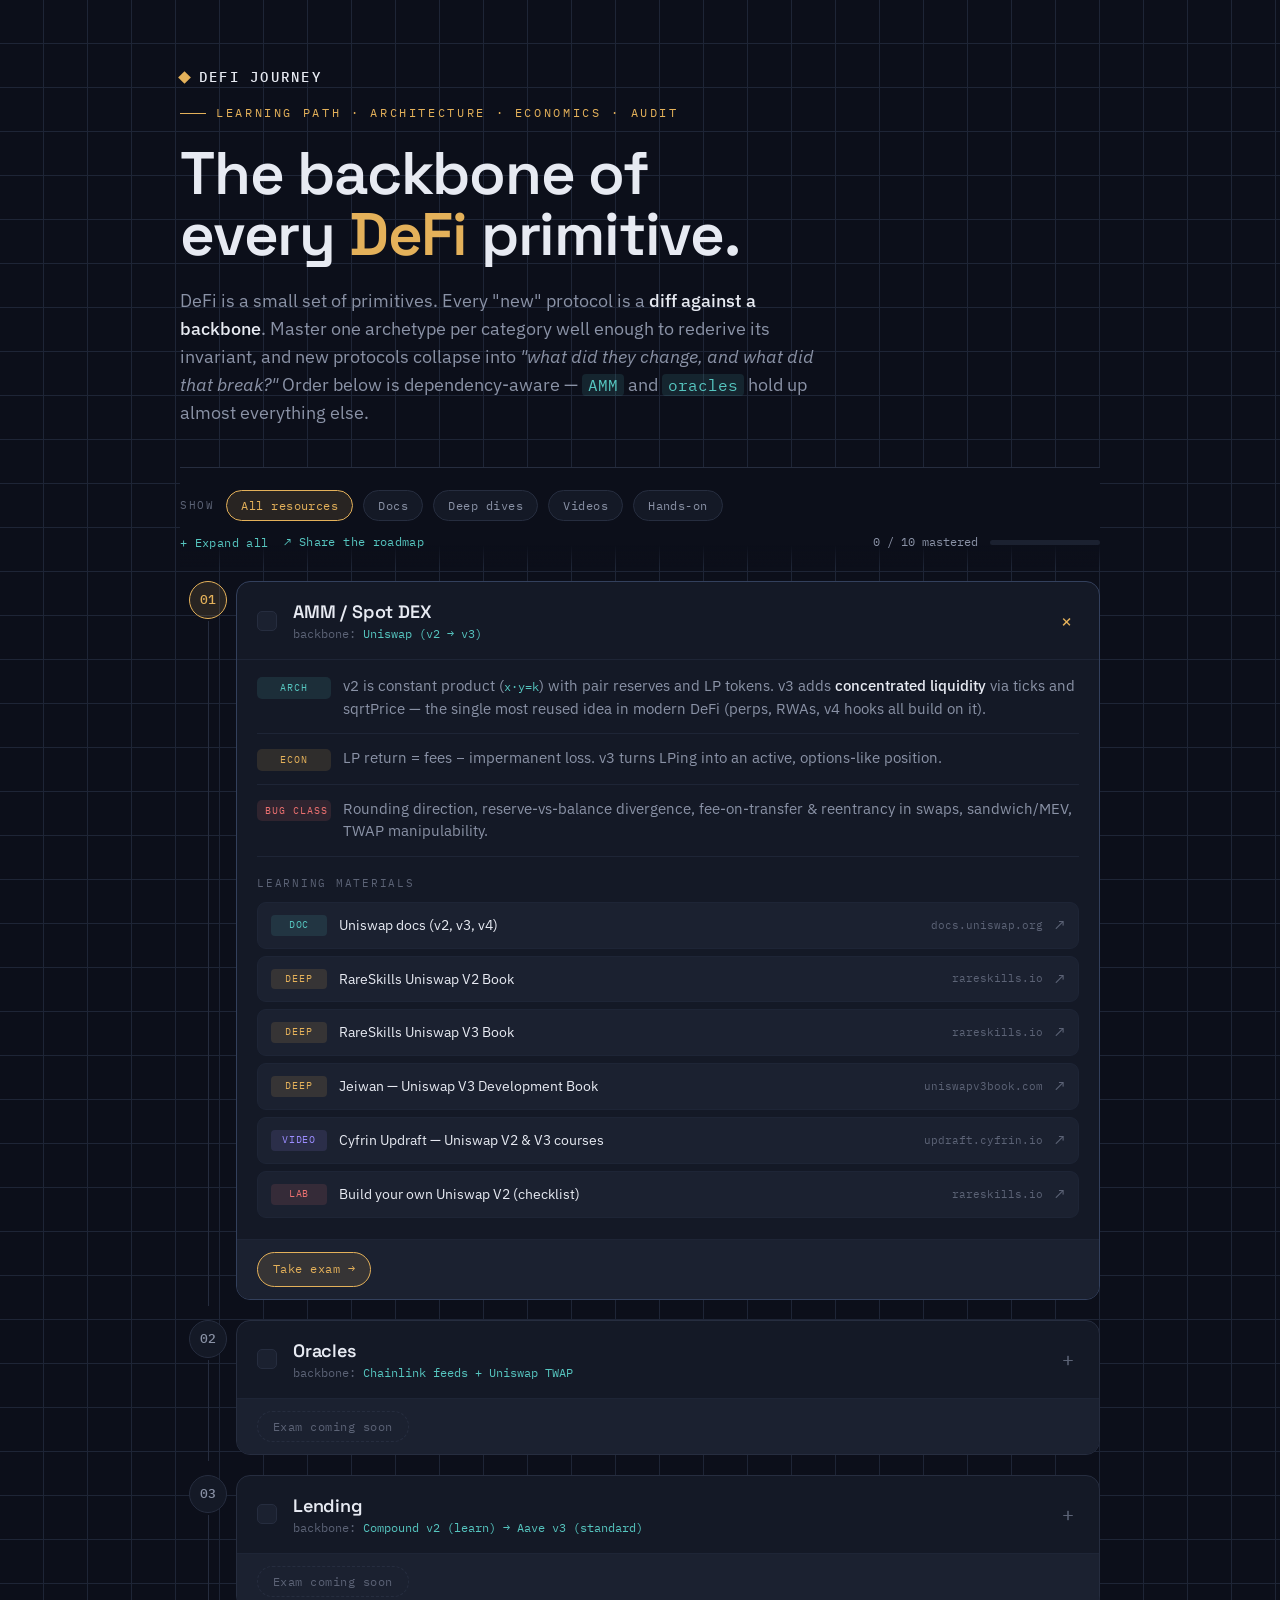
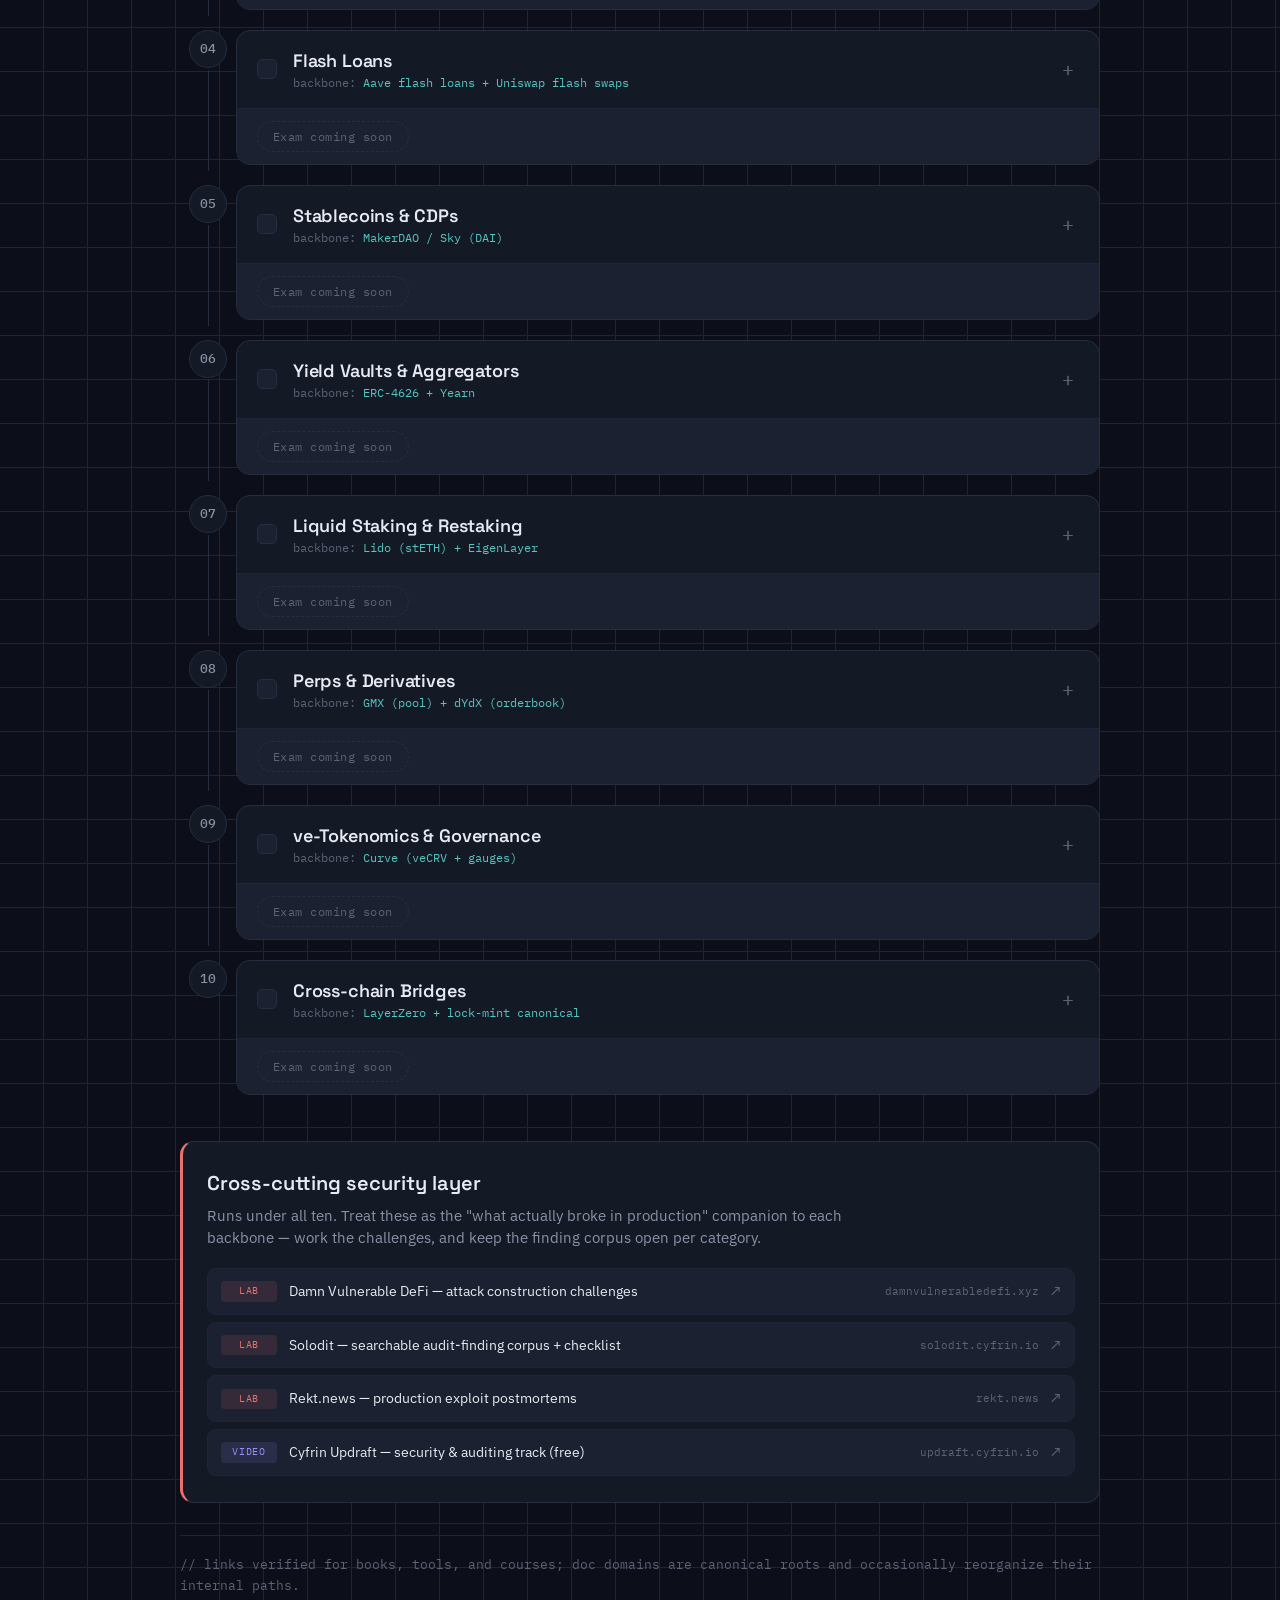
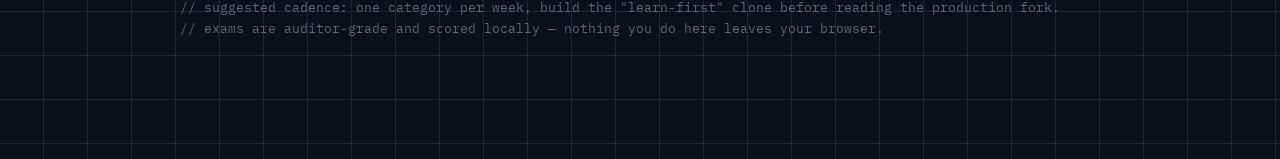
==== index.html @ eb02fe0d "DeFi Journey: roadmap hub + reusable exam engine Static, no-build-step site pairing a 10-node DeFi a" ====
<!DOCTYPE html>
<html lang="en">
<head>
<meta charset="UTF-8">
<meta name="viewport" content="width=device-width, initial-scale=1.0">
<title>DeFi Journey · Architecture Roadmap</title>
<meta name="description" content="A dependency-ordered roadmap through the ten DeFi primitives, plus auditor-grade deep-dive exams on the protocols that define them.">
<link rel="preconnect" href="https://fonts.googleapis.com">
<link rel="preconnect" href="https://fonts.gstatic.com" crossorigin>
<link href="https://fonts.googleapis.com/css2?family=Space+Grotesk:wght@400;500;600;700&family=IBM+Plex+Sans:wght@400;500;600&family=IBM+Plex+Mono:wght@400;500;600&display=swap" rel="stylesheet">
<link rel="stylesheet" href="assets/base.css">
</head>
<body class="hub">
<div class="wrap">

  <header>
    <span class="wordmark">DeFi Journey</span>
    <div class="eyebrow">Learning path &middot; architecture &middot; economics &middot; audit</div>
    <h1>The backbone of<br>every <em>DeFi</em> primitive.</h1>
    <p class="thesis">DeFi is a small set of primitives. Every "new" protocol is a <b>diff against a backbone</b>. Master one archetype per category well enough to rederive its invariant, and new protocols collapse into <i>"what did they change, and what did that break?"</i> Order below is dependency-aware &mdash; <code>AMM</code> and <code>oracles</code> hold up almost everything else.</p>
  </header>

  <div class="controls">
    <div class="ctl-row">
      <span class="ctl-label">Show</span>
      <button class="chip" data-filter="all" aria-pressed="true">All resources</button>
      <button class="chip" data-filter="doc" aria-pressed="false">Docs</button>
      <button class="chip" data-filter="book" aria-pressed="false">Deep dives</button>
      <button class="chip" data-filter="video" aria-pressed="false">Videos</button>
      <button class="chip" data-filter="lab" aria-pressed="false">Hands-on</button>
    </div>
    <div class="ctl-row secondary">
      <div class="ctl-actions">
        <button class="txt-btn" id="expandAll">+ Expand all</button>
        <a class="txt-btn" id="shareRoadmap" href="https://twitter.com/intent/tweet" target="_blank" rel="noopener">&#8599; Share the roadmap</a>
      </div>
      <div class="progress">
        <span class="p-count" id="pCount">0 / 10 mastered</span>
        <div class="bar"><span id="pBar"></span></div>
      </div>
    </div>
  </div>

  <div class="track" id="track"></div>

  <div class="crosscut">
    <h2>Cross-cutting security layer</h2>
    <p class="sub">Runs under all ten. Treat these as the "what actually broke in production" companion to each backbone &mdash; work the challenges, and keep the finding corpus open per category.</p>
    <div class="res-list" id="crossList"></div>
  </div>

  <p class="note">
    // links verified for books, tools, and courses; doc domains are canonical roots and occasionally reorganize their internal paths.<br>
    // suggested cadence: one category per week, build the "learn-first" clone before reading the production fork.<br>
    // exams are auditor-grade and scored locally &mdash; nothing you do here leaves your browser.
  </p>

</div>
<script type="module" src="assets/hub.js"></script>
</body>
</html>
---- assets/base.css ----
/* ==========================================================================
   DeFi Deep-Dive Exams — shared design system.

   Every colour is a custom property so a per-exam `theme` object can override
   just the accents (see engine.js applyTheme). The defaults below are the
   roadmap's navy/gold identity, which doubles as the neutral exam theme.
   ========================================================================== */

:root{
  /* --- surfaces & ink (shared) --- */
  --bg:#0C0F1A;
  --panel:#141926;
  --panel-2:#1B2130;
  --line:#262D3F;
  --line-soft:#1E2536;
  --ink:#E7EAF2;
  --dim:#8A92A6;
  --faint:#5C6376;
  --code-bg:#090C15;

  /* --- accents: themable per exam --- */
  --accent:#E4B15A;              /* primary accent  (hub: gold) */
  --accent-2:#56C6C0;            /* secondary accent (hub: cyan) */
  --ok:#3DDC97;
  --bad:#FF5C5C;

  /* --- hub palette (fixed navy/gold identity) --- */
  --gold:#E4B15A;
  --gold-dim:rgba(228,177,90,0.13);
  --cyan:#56C6C0;
  --cyan-dim:rgba(86,198,192,0.12);
  --coral:#EB7070;
  --coral-dim:rgba(235,112,112,0.12);
  --violet:#9B8CFF;
  --violet-dim:rgba(155,140,255,0.12);

  /* --- type --- */
  --display:'Space Grotesk',system-ui,sans-serif;
  --body:'IBM Plex Sans',system-ui,sans-serif;
  --mono:'IBM Plex Mono',ui-monospace,monospace;
}

*{box-sizing:border-box;margin:0;padding:0}
html{scroll-behavior:smooth}

body{
  background:var(--bg);
  color:var(--ink);
  font-family:var(--body);
  line-height:1.55;
  -webkit-font-smoothing:antialiased;
  min-height:100vh;
}

a{color:var(--accent-2)}

/* ==========================================================================
   HUB  (index.html)
   ========================================================================== */

body.hub{
  background-image:
    linear-gradient(var(--line-soft) 1px,transparent 1px),
    linear-gradient(90deg,var(--line-soft) 1px,transparent 1px);
  background-size:44px 44px;
  background-position:-1px -1px;
  padding:0 20px 120px;
}
body.hub .wrap{max-width:920px;margin:0 auto}

/* ---------- wordmark (shared identity across hub + exams) ---------- */
.wordmark{
  display:inline-flex;align-items:center;gap:10px;
  font-family:var(--mono);font-size:14px;font-weight:500;
  letter-spacing:.16em;text-transform:uppercase;
  color:var(--ink);text-decoration:none;margin-bottom:16px;
}
.wordmark::before{
  content:"";width:9px;height:9px;background:var(--gold);
  transform:rotate(45deg);flex-shrink:0;
}
a.wordmark:hover{color:var(--gold)}
a.wordmark:focus-visible{outline:2px solid var(--gold);outline-offset:4px}

/* the exam eyebrow carries the wordmark inline: "DeFi Journey · exam 01" */
.wm-link{color:inherit;text-decoration:none}
.wm-link:hover{text-decoration:underline}
.wm-link:focus-visible{outline:2px solid var(--accent);outline-offset:3px}

/* ---------- hero ---------- */
body.hub header{padding:64px 0 40px;border-bottom:1px solid var(--line)}
.eyebrow{
  font-family:var(--mono);font-size:12px;letter-spacing:.22em;
  text-transform:uppercase;color:var(--gold);margin-bottom:20px;
  display:flex;align-items:center;gap:10px;
}
.eyebrow::before{content:"";width:26px;height:1px;background:var(--gold)}
body.hub h1{
  font-family:var(--display);font-weight:600;
  font-size:clamp(34px,6vw,60px);line-height:1.02;letter-spacing:-.02em;
  margin-bottom:22px;
}
body.hub h1 em{font-style:normal;color:var(--gold)}
.thesis{font-size:clamp(15px,2.2vw,18px);color:var(--dim);max-width:640px}
.thesis b{color:var(--ink);font-weight:500}
.thesis code{
  font-family:var(--mono);font-size:.88em;color:var(--cyan);
  background:var(--cyan-dim);padding:1px 6px;border-radius:4px;
}

/* ---------- controls ---------- */
.controls{
  position:sticky;top:0;z-index:20;
  background:linear-gradient(var(--bg) 78%,transparent);
  padding:22px 0 16px;margin-bottom:8px;
}
.ctl-row{display:flex;flex-wrap:wrap;gap:10px;align-items:center}
.ctl-label{
  font-family:var(--mono);font-size:11px;letter-spacing:.14em;
  text-transform:uppercase;color:var(--faint);margin-right:2px;
}
.chip{
  font-family:var(--mono);font-size:12px;letter-spacing:.04em;
  color:var(--dim);background:var(--panel);
  border:1px solid var(--line);border-radius:999px;
  padding:7px 14px;cursor:pointer;transition:all .18s ease;
}
.chip:hover{border-color:var(--faint);color:var(--ink)}
.chip:focus-visible{outline:2px solid var(--gold);outline-offset:2px}
.chip[aria-pressed="true"]{
  background:var(--gold-dim);border-color:var(--gold);color:var(--gold);
}
.ctl-row.secondary{margin-top:12px;justify-content:space-between}
.ctl-actions{display:flex;flex-wrap:wrap;gap:16px;align-items:center}
.txt-btn{
  font-family:var(--mono);font-size:12px;color:var(--cyan);
  background:none;border:none;cursor:pointer;letter-spacing:.03em;
  text-decoration:none;padding:0;
}
.txt-btn:hover{text-decoration:underline}
.txt-btn:focus-visible{outline:2px solid var(--cyan);outline-offset:3px}
.progress{display:flex;align-items:center;gap:12px;min-width:200px}
.bar{flex:1;height:5px;background:var(--panel-2);border-radius:99px;overflow:hidden;min-width:110px}
.bar span{display:block;height:100%;width:0;background:var(--gold);transition:width .4s ease}
.p-count{font-family:var(--mono);font-size:12px;color:var(--dim);white-space:nowrap}

/* ---------- rail + cards ---------- */
.track{position:relative;padding-left:0}
.cat{
  position:relative;display:grid;grid-template-columns:56px 1fr;
  gap:0;margin-top:14px;
}
.rail{position:relative;display:flex;flex-direction:column;align-items:center}
.node{
  font-family:var(--mono);font-size:13px;font-weight:500;
  width:38px;height:38px;border-radius:50%;
  display:flex;align-items:center;justify-content:center;
  background:var(--panel);border:1px solid var(--line);
  color:var(--dim);flex-shrink:0;transition:all .25s ease;z-index:2;
}
.cat.open .node{border-color:var(--gold);color:var(--gold);background:var(--gold-dim)}
.cat.done .node{border-color:var(--gold);color:var(--bg);background:var(--gold)}
.line{flex:1;width:1px;background:var(--line);margin-top:2px}
.cat:last-child .line{display:none}

.card{
  background:var(--panel);border:1px solid var(--line);
  border-radius:14px;margin-bottom:6px;overflow:hidden;
  transition:border-color .2s ease;
}
.cat.open .card{border-color:#33405c}
.card-head{
  width:100%;text-align:left;background:none;border:none;cursor:pointer;
  display:flex;align-items:center;gap:16px;padding:18px 20px;color:inherit;
}
.card-head:hover{background:var(--panel-2)}
.card-head:focus-visible{outline:2px solid var(--gold);outline-offset:-2px}
.head-main{flex:1;min-width:0}
.cat-title{font-family:var(--display);font-weight:600;font-size:18px;letter-spacing:-.01em}
.backbone{
  font-family:var(--mono);font-size:12px;color:var(--cyan);margin-top:3px;
  display:block;
}
.backbone::before{content:"backbone: ";color:var(--faint)}
.toggle{
  font-family:var(--mono);font-size:20px;color:var(--faint);
  width:22px;text-align:center;transition:transform .25s ease;flex-shrink:0;
}
.cat.open .toggle{transform:rotate(45deg);color:var(--gold)}

.done-box{
  flex-shrink:0;width:20px;height:20px;border-radius:5px;
  border:1px solid var(--line);background:var(--panel-2);
  cursor:pointer;position:relative;transition:all .18s ease;
}
.done-box:hover{border-color:var(--gold)}
.done-box:focus-visible{outline:2px solid var(--gold);outline-offset:2px}
.cat.done .done-box{background:var(--gold);border-color:var(--gold)}
.cat.done .done-box::after{
  content:"\2713";position:absolute;inset:0;display:flex;align-items:center;
  justify-content:center;color:var(--bg);font-size:13px;font-weight:700;
}

.body{max-height:0;overflow:hidden;transition:max-height .35s ease}
.body-inner{padding:2px 20px 22px 20px;border-top:1px solid var(--line-soft)}

/* ---------- exam call-to-action (always visible, outside the collapse) --- */
.card-foot{
  display:flex;align-items:center;gap:12px;flex-wrap:wrap;
  padding:12px 20px;border-top:1px solid var(--line-soft);
  background:var(--panel-2);
}
.exam-pill{
  font-family:var(--mono);font-size:12px;letter-spacing:.04em;
  border-radius:999px;padding:7px 15px;text-decoration:none;
  transition:all .18s ease;
}
a.exam-pill{
  background:var(--gold-dim);border:1px solid var(--gold);color:var(--gold);
}
a.exam-pill:hover{background:var(--gold);color:var(--bg)}
a.exam-pill:focus-visible{outline:2px solid var(--gold);outline-offset:3px}
button.exam-pill{
  background:none;border:1px dashed var(--line);color:var(--faint);
  cursor:not-allowed;
}
.exam-best{font-family:var(--mono);font-size:11.5px;color:var(--dim)}

/* ---------- facets ---------- */
.facet{display:flex;gap:12px;padding:13px 0;border-bottom:1px solid var(--line-soft)}
.facet:last-of-type{border-bottom:none}
.tag{
  font-family:var(--mono);font-size:10px;letter-spacing:.1em;text-transform:uppercase;
  padding:3px 8px;border-radius:5px;height:fit-content;white-space:nowrap;
  margin-top:2px;flex-shrink:0;width:74px;text-align:center;
}
.tag.arch{color:var(--cyan);background:var(--cyan-dim)}
.tag.econ{color:var(--gold);background:var(--gold-dim)}
.tag.bug{color:var(--coral);background:var(--coral-dim)}
.facet p{font-size:14.5px;color:var(--dim)}
.facet p b{color:var(--ink);font-weight:500}
.facet code{font-family:var(--mono);font-size:.85em;color:var(--cyan)}

/* ---------- resources ---------- */
.res{margin-top:18px}
.res-h{
  font-family:var(--mono);font-size:11px;letter-spacing:.16em;text-transform:uppercase;
  color:var(--faint);margin-bottom:10px;
}
.res-list{display:flex;flex-direction:column;gap:7px}
a.res-item{
  display:flex;align-items:center;gap:12px;text-decoration:none;
  background:var(--panel-2);border:1px solid var(--line-soft);
  border-radius:9px;padding:10px 13px;transition:all .16s ease;
}
a.res-item:hover{border-color:var(--cyan);transform:translateX(2px)}
a.res-item:focus-visible{outline:2px solid var(--cyan);outline-offset:2px}
.rtype{
  font-family:var(--mono);font-size:9.5px;letter-spacing:.08em;
  padding:3px 7px;border-radius:4px;flex-shrink:0;width:56px;text-align:center;
}
.rtype.doc{color:var(--cyan);background:var(--cyan-dim)}
.rtype.book{color:var(--gold);background:var(--gold-dim)}
.rtype.video{color:var(--violet);background:var(--violet-dim)}
.rtype.lab{color:var(--coral);background:var(--coral-dim)}
.res-label{flex:1;font-size:13.5px;color:var(--ink)}
.res-host{font-family:var(--mono);font-size:11px;color:var(--faint)}
.res-item .arrow{color:var(--faint);font-family:var(--mono);transition:color .16s}
a.res-item:hover .arrow{color:var(--cyan)}
.no-res{font-size:13px;color:var(--faint);font-style:italic;padding:8px 0}

/* ---------- cross-cutting + footnote ---------- */
.crosscut{
  margin-top:40px;background:var(--panel);border:1px solid var(--line);
  border-left:3px solid var(--coral);border-radius:14px;padding:26px 24px;
}
.crosscut h2{font-family:var(--display);font-weight:600;font-size:20px;margin-bottom:6px}
.crosscut .sub{color:var(--dim);font-size:14.5px;margin-bottom:18px;max-width:640px}
.note{
  margin-top:32px;font-size:12.5px;color:var(--faint);
  font-family:var(--mono);line-height:1.7;border-top:1px solid var(--line-soft);
  padding-top:18px;
}

/* ==========================================================================
   EXAM  (exams/<slug>/index.html)
   ========================================================================== */

body.exam{font-family:var(--display)}
body.exam .wrap{max-width:760px;margin:0 auto;padding:32px 20px 80px}
body.exam header{margin-bottom:28px}
body.exam .eyebrow{
  color:var(--accent);letter-spacing:.18em;margin-bottom:0;display:block;
}
body.exam .eyebrow::before{content:none}
body.exam h1{font-size:clamp(26px,5vw,40px);font-weight:700;margin:6px 0 4px}
.sub{color:var(--dim);font-size:15px;max-width:56ch}

.hero-wrap svg{width:100%;height:110px;margin:18px 0 6px;display:block}

.progress-label{
  font-family:var(--mono);font-size:12px;color:var(--dim);
  display:flex;justify-content:space-between;gap:12px;
}

body.exam .card{
  background:var(--panel);border:1px solid var(--line);border-radius:14px;
  padding:24px;margin-top:18px;overflow:visible;
}
.qcat{
  font-family:var(--mono);font-size:11px;letter-spacing:.14em;
  text-transform:uppercase;color:var(--accent-2);margin-bottom:10px;
}
.q{font-size:18px;font-weight:500;line-height:1.45;margin-bottom:14px}
body.exam pre{
  background:var(--code-bg);border:1px solid var(--line);border-radius:8px;
  padding:14px;font-family:var(--mono);font-size:12.5px;line-height:1.55;
  overflow-x:auto;margin-bottom:14px;color:#C9C2E8;
}

.opt{
  display:block;width:100%;text-align:left;background:var(--panel-2);
  border:1px solid var(--line);border-radius:10px;padding:13px 15px;
  margin-bottom:9px;color:var(--ink);font-family:var(--mono);font-size:13.5px;
  line-height:1.5;cursor:pointer;transition:border-color .15s,background .15s;
}
.opt:hover:not(:disabled){border-color:var(--accent)}
.opt:focus-visible{outline:2px solid var(--accent);outline-offset:2px}
.opt.correct{border-color:var(--ok);background:rgba(61,220,151,.08)}
.opt.wrong{border-color:var(--bad);background:rgba(255,92,92,.08)}
.opt:disabled{cursor:default;opacity:.9}

.exp{
  display:none;margin-top:14px;padding:15px;border-left:3px solid var(--accent);
  background:rgba(255,255,255,.035);
  background:color-mix(in srgb,var(--accent) 6%,transparent);
  border-radius:0 10px 10px 0;font-size:14px;line-height:1.6;color:#D8D2EE;
}
.exp.show{display:block}
.exp b{color:var(--ink)}

.nav{display:flex;justify-content:flex-end;margin-top:16px}
button.next{
  background:var(--accent);color:#fff;border:none;border-radius:10px;
  padding:11px 26px;font-family:var(--display);font-weight:700;font-size:15px;
  cursor:pointer;display:none;
}
button.next.show{display:block}
button.next:hover{filter:brightness(1.1)}
button.next:focus-visible{outline:2px solid var(--accent-2);outline-offset:3px}

/* ---------- results ---------- */
.score-big{font-family:var(--mono);font-size:clamp(40px,9vw,64px);font-weight:600}
.score-big span{color:var(--accent)}
.verdict{color:var(--dim);margin:4px 0 10px;font-size:15px}
.best{
  font-family:var(--mono);font-size:12.5px;color:var(--accent-2);margin-bottom:18px;
}
.bar-row{margin-bottom:16px}
.bar-head{display:flex;justify-content:space-between;gap:12px;font-family:var(--mono);font-size:12.5px;margin-bottom:6px}
.cbar{height:8px;background:var(--panel-2);border-radius:4px;overflow:hidden}
.cbar i{display:block;height:100%;background:linear-gradient(90deg,var(--accent-2),var(--accent));border-radius:4px}
.gaps{margin-top:22px;border-top:1px solid var(--line);padding-top:18px}
.gaps h3{font-size:15px;margin-bottom:10px}
.gaps p{font-size:14px;color:var(--dim);line-height:1.6;margin-bottom:10px}
.gaps b{color:var(--ink)}
.actions{display:flex;gap:12px;margin-top:24px;flex-wrap:wrap;align-items:center}
.actions a,.actions button{
  border-radius:10px;padding:12px 22px;font-family:var(--display);
  font-weight:700;font-size:14px;cursor:pointer;text-decoration:none;
}
.share{background:var(--accent);color:#fff;border:none}
.share:hover{filter:brightness(1.1)}
.retry{background:transparent;color:var(--ink);border:1px solid var(--line)}
.retry:hover{border-color:var(--accent)}
.actions a:focus-visible,.actions button:focus-visible{outline:2px solid var(--accent-2);outline-offset:3px}

.back-link{
  display:inline-block;margin-top:26px;font-family:var(--mono);font-size:12px;
  color:var(--dim);text-decoration:none;
}
.back-link:hover{color:var(--accent);text-decoration:underline}
.back-link:focus-visible{outline:2px solid var(--accent);outline-offset:3px}

/* ==========================================================================
   RESPONSIVE + MOTION
   ========================================================================== */

@media(max-width:560px){
  body.hub{padding:0 14px 90px}
  .cat{grid-template-columns:44px 1fr}
  .node{width:32px;height:32px;font-size:11px}
  .card-head{padding:15px 15px;gap:11px}
  .card-foot{padding:11px 15px}
  .tag{width:auto}
  /* the label already names the source; dropping the host keeps the row
     (and its trailing arrow) inside the card on narrow screens */
  .res-host{display:none}
  .res-label{min-width:0}
  .facet{flex-direction:column;gap:6px}
  .progress{width:100%;order:-1;margin-bottom:6px}
  body.exam .card{padding:18px}
}

@media(prefers-reduced-motion:reduce){
  *{transition:none!important;scroll-behavior:auto}
}
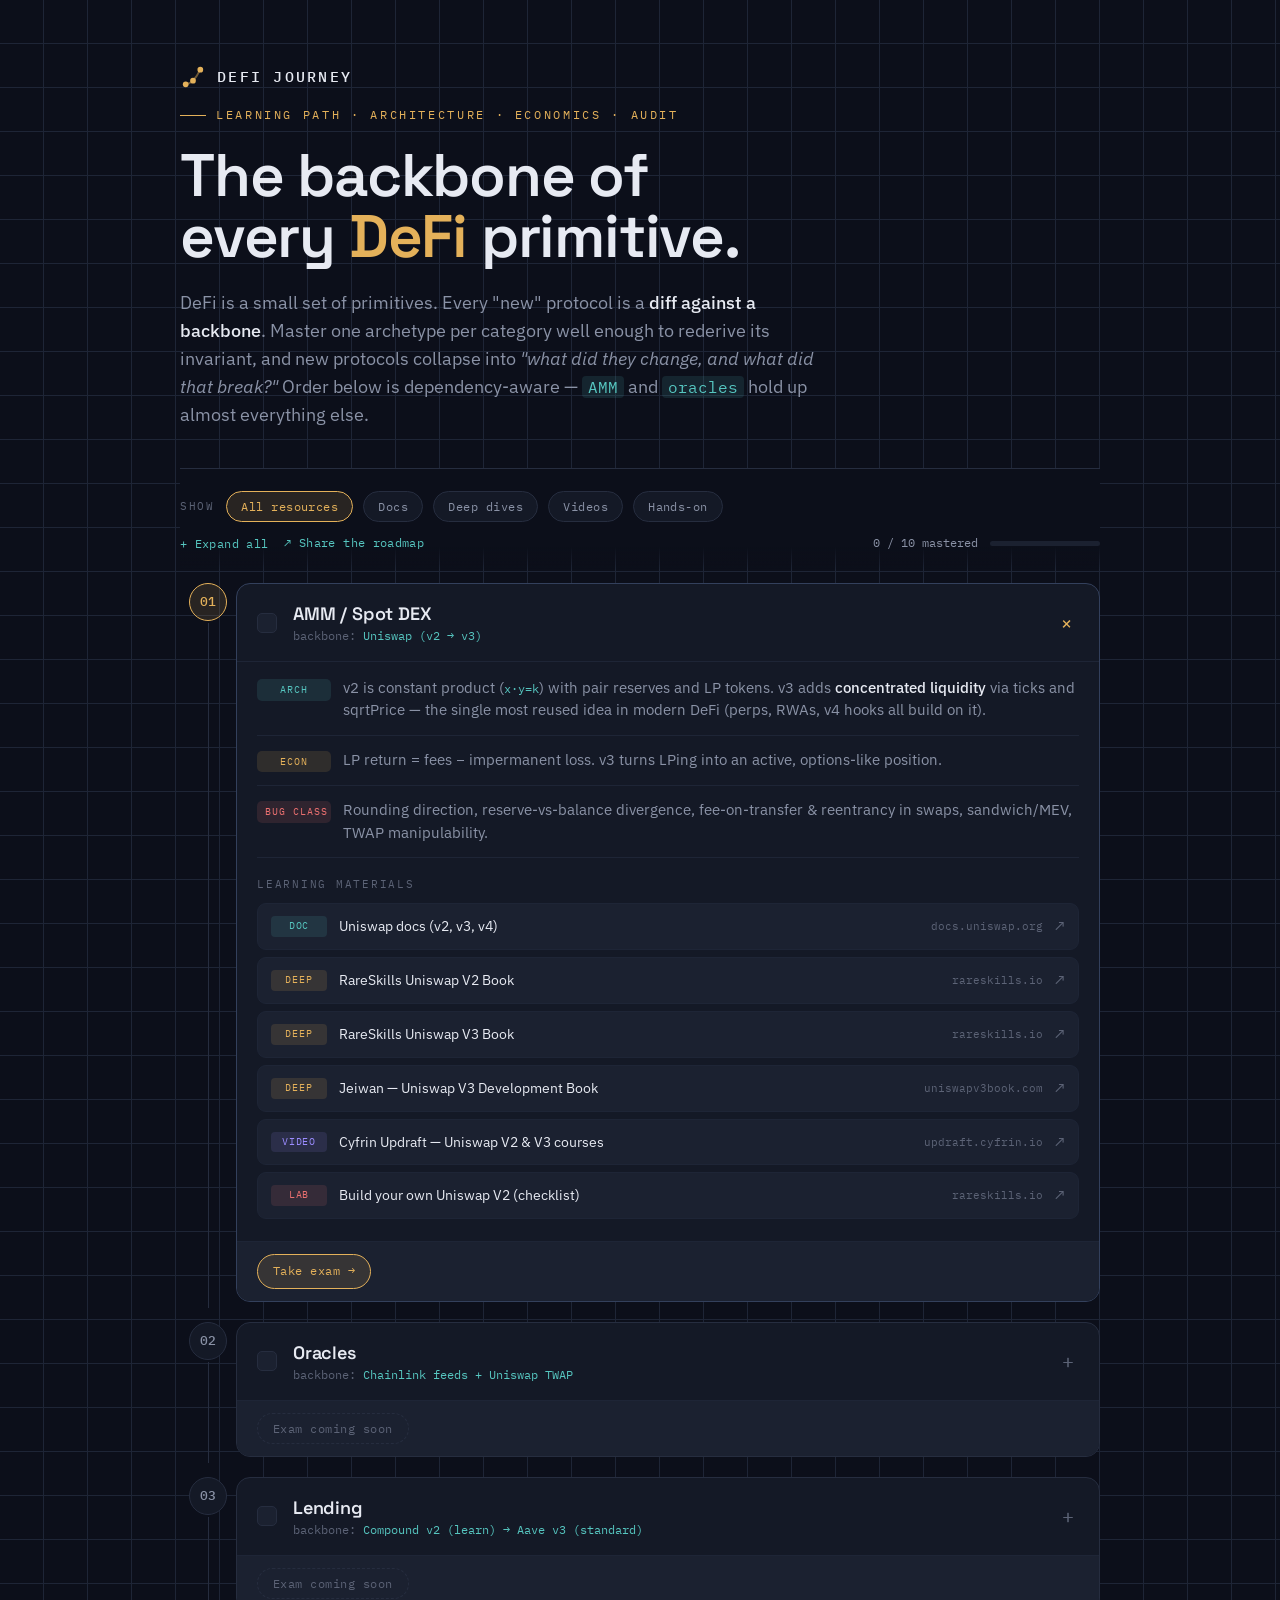
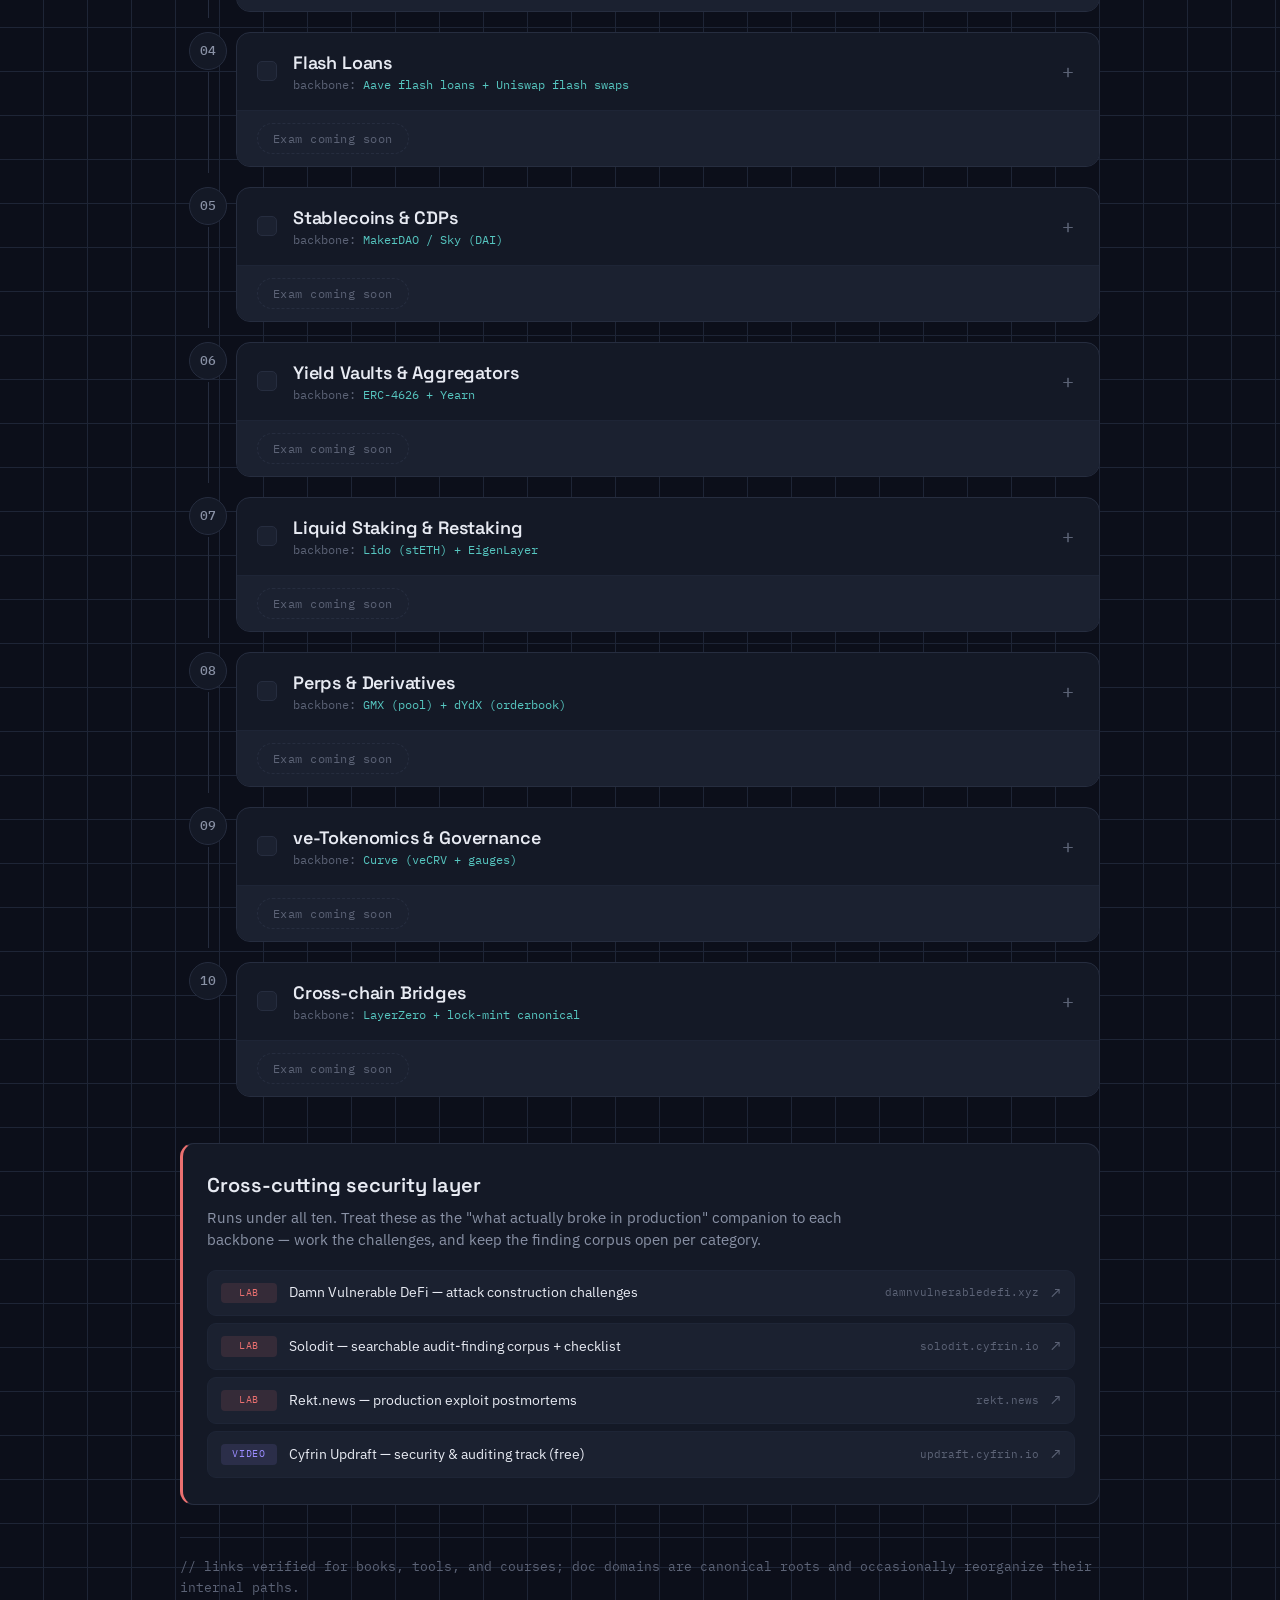
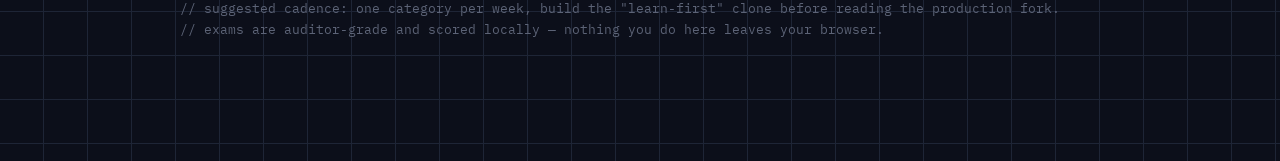
==== commit 4925c29a: "Add a logo mark, favicon, and keep the exam template off the live site The site had a wordmark but n" ====
--- a/index.html
+++ b/index.html
@@ -5,6 +5,7 @@
 <meta name="viewport" content="width=device-width, initial-scale=1.0">
 <title>DeFi Journey · Architecture Roadmap</title>
 <meta name="description" content="A dependency-ordered roadmap through the ten DeFi primitives, plus auditor-grade deep-dive exams on the protocols that define them.">
+<link rel="icon" href="assets/logo.svg" type="image/svg+xml">
 <link rel="preconnect" href="https://fonts.googleapis.com">
 <link rel="preconnect" href="https://fonts.gstatic.com" crossorigin>
 <link href="https://fonts.googleapis.com/css2?family=Space+Grotesk:wght@400;500;600;700&family=IBM+Plex+Sans:wght@400;500;600&family=IBM+Plex+Mono:wght@400;500;600&display=swap" rel="stylesheet">
--- a/assets/base.css
+++ b/assets/base.css
@@ -68,22 +68,37 @@
 }
 body.hub .wrap{max-width:920px;margin:0 auto}
 
-/* ---------- wordmark (shared identity across hub + exams) ---------- */
+/* ---------- logo + wordmark (shared identity across hub + exams) ----------
+   The mark is defined once as a mask so it inherits whatever colour the
+   surrounding context wants — gold on the hub, the protocol accent on an
+   exam page. Three milestones on a falling curve: the roadmap rail and the
+   x·y=k curve in one shape. */
+:root{
+  --logo:url("data:image/svg+xml,%3Csvg xmlns='http://www.w3.org/2000/svg' viewBox='0 0 32 32'%3E%3Cpath d='M7 25C13 25 19 19 25 7' fill='none' stroke='black' stroke-width='2.4' stroke-linecap='round' opacity='.45'/%3E%3Ccircle cx='7' cy='25' r='3.5'/%3E%3Ccircle cx='16' cy='20.5' r='3.5'/%3E%3Ccircle cx='25' cy='7' r='3.5'/%3E%3C/svg%3E");
+}
+.wordmark::before,
+.wm-link::before{
+  content:"";display:inline-block;flex-shrink:0;
+  -webkit-mask:var(--logo) center/contain no-repeat;
+          mask:var(--logo) center/contain no-repeat;
+}
+
 .wordmark{
-  display:inline-flex;align-items:center;gap:10px;
-  font-family:var(--mono);font-size:14px;font-weight:500;
-  letter-spacing:.16em;text-transform:uppercase;
+  display:inline-flex;align-items:center;gap:11px;
+  font-family:var(--mono);font-size:15px;font-weight:500;
+  letter-spacing:.15em;text-transform:uppercase;
   color:var(--ink);text-decoration:none;margin-bottom:16px;
 }
-.wordmark::before{
-  content:"";width:9px;height:9px;background:var(--gold);
-  transform:rotate(45deg);flex-shrink:0;
-}
+.wordmark::before{width:26px;height:26px;background:var(--gold)}
 a.wordmark:hover{color:var(--gold)}
 a.wordmark:focus-visible{outline:2px solid var(--gold);outline-offset:4px}
 
-/* the exam eyebrow carries the wordmark inline: "DeFi Journey · exam 01" */
+/* the exam eyebrow carries the lockup inline: "◈ DeFi Journey · exam 01" */
 .wm-link{color:inherit;text-decoration:none}
+.wm-link::before{
+  width:15px;height:15px;background:currentColor;
+  margin-right:7px;vertical-align:-3px;
+}
 .wm-link:hover{text-decoration:underline}
 .wm-link:focus-visible{outline:2px solid var(--accent);outline-offset:3px}
 
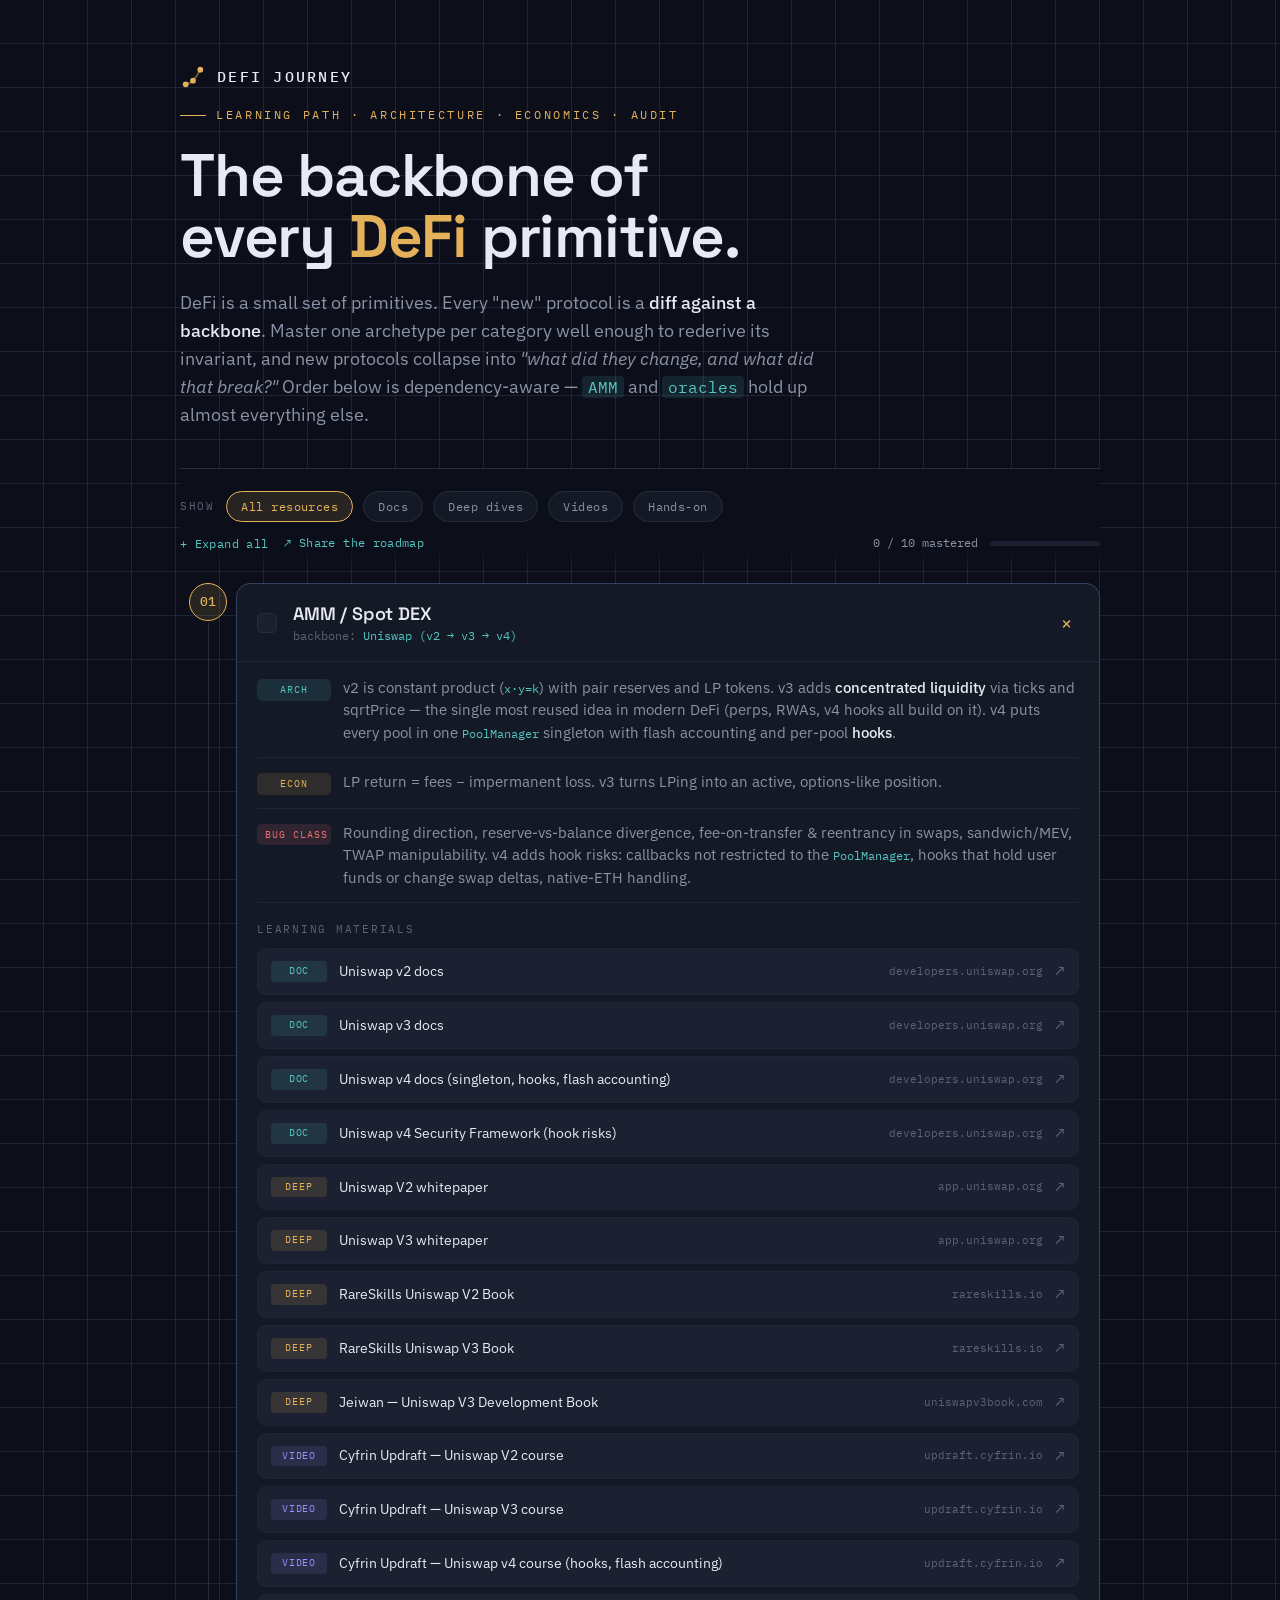
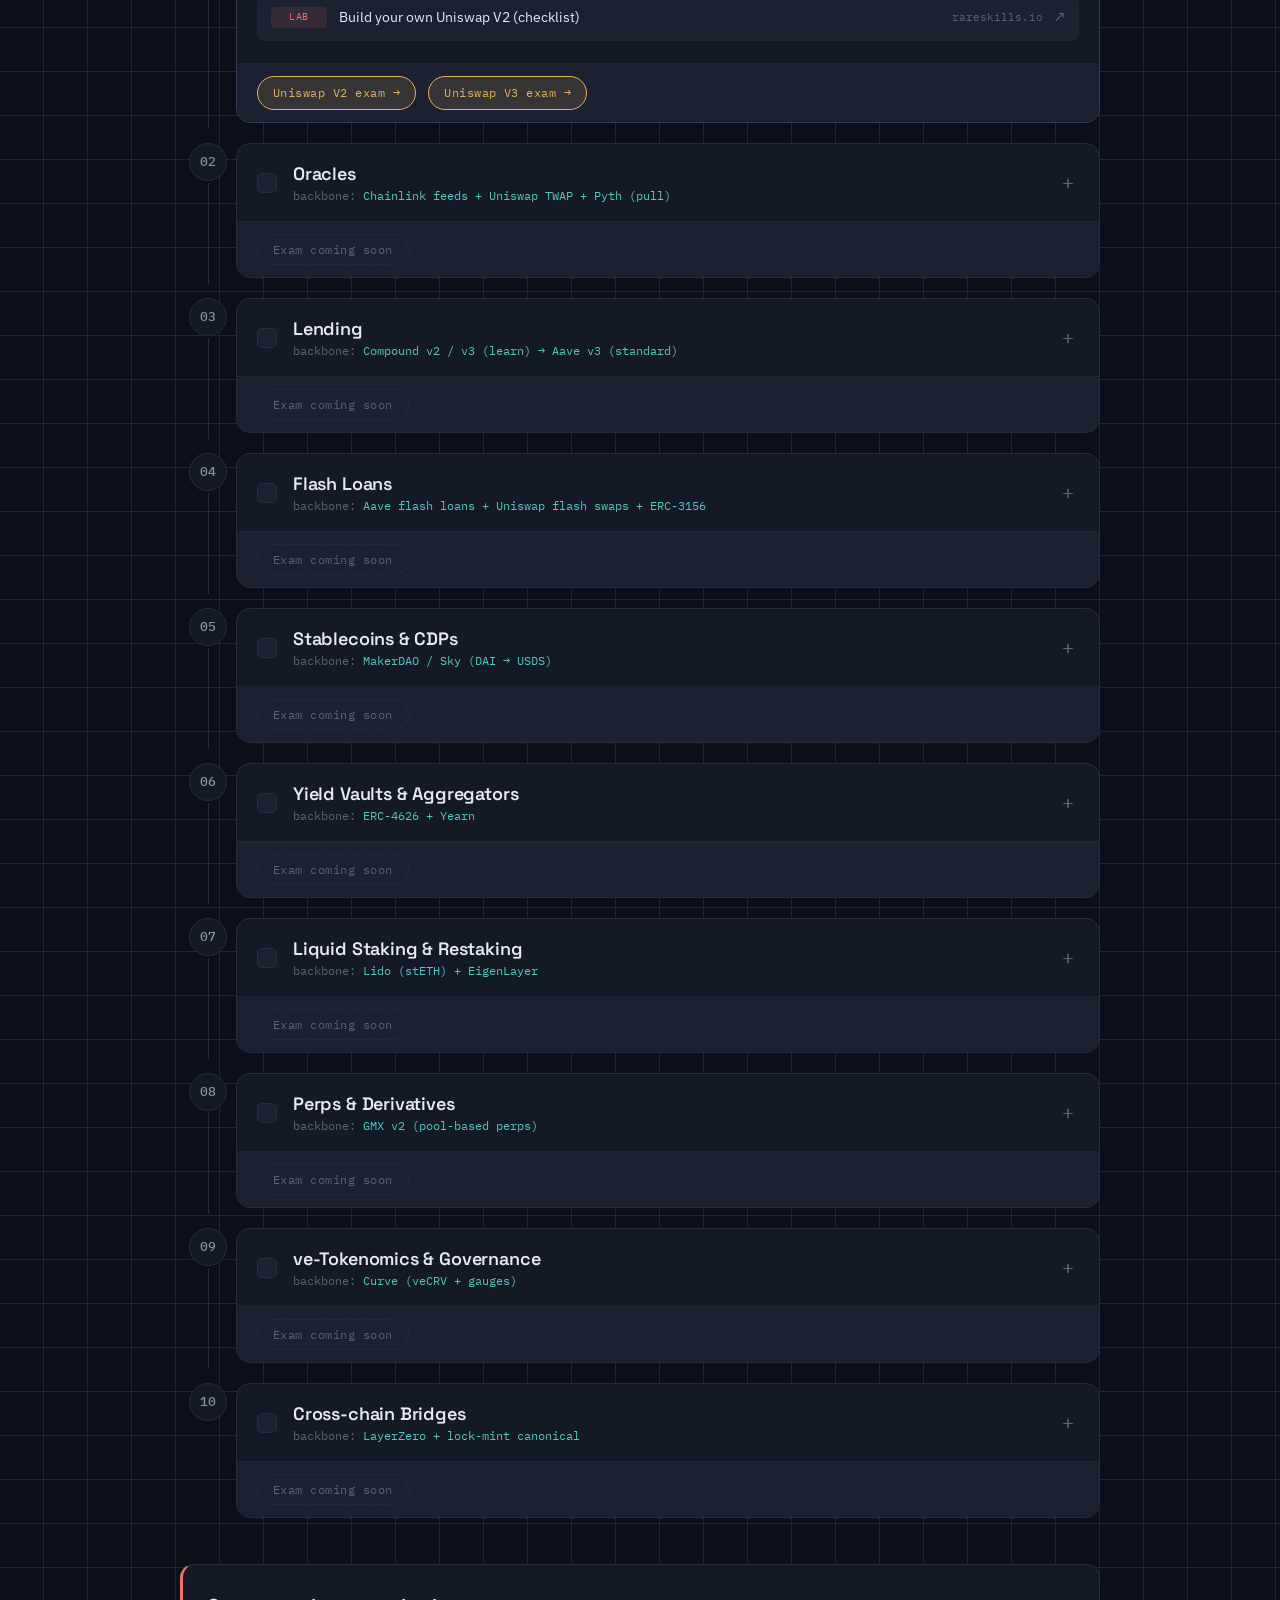
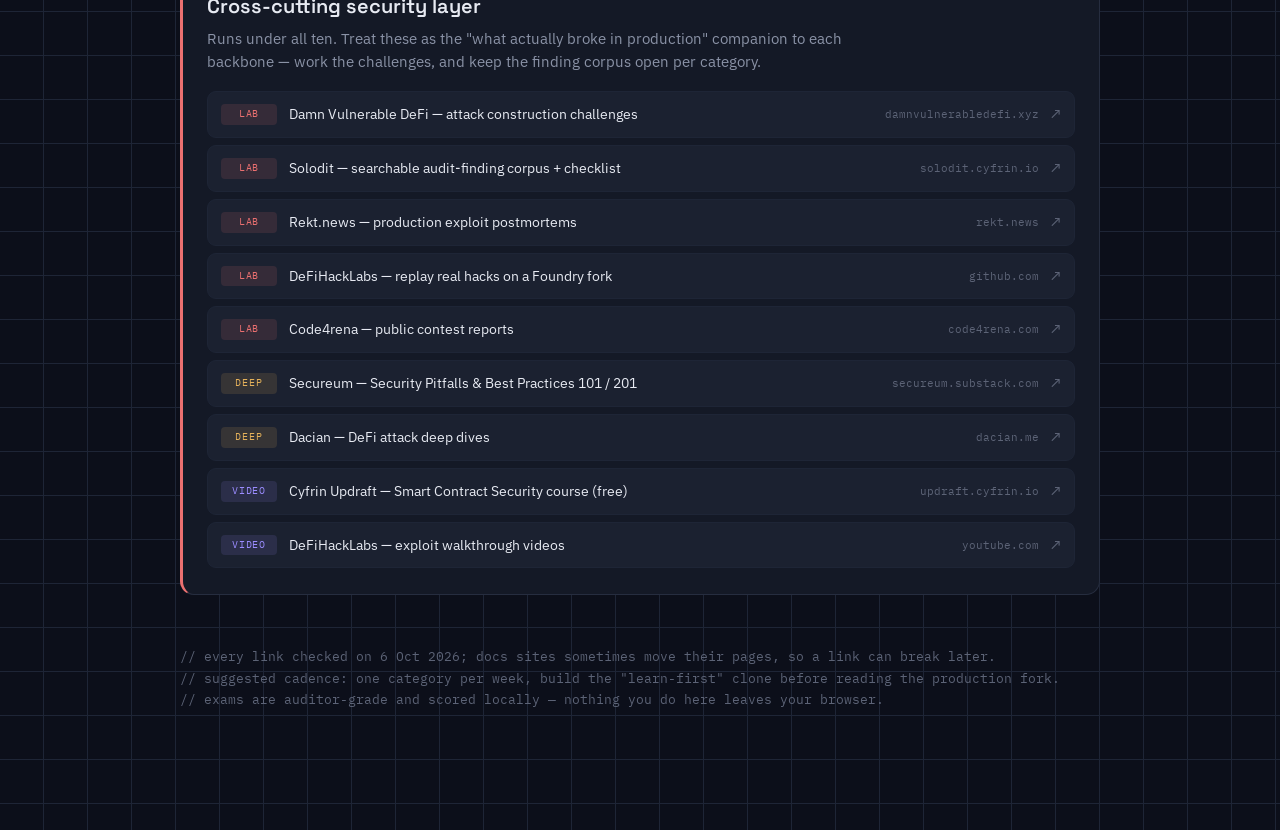
==== commit cd2db297: "Upgrade learning materials for all ten roadmap topics Every topic now links to exact pages instead o" ====
--- a/index.html
+++ b/index.html
@@ -51,7 +51,7 @@
   </div>
 
   <p class="note">
-    // links verified for books, tools, and courses; doc domains are canonical roots and occasionally reorganize their internal paths.<br>
+    // every link checked on 6 Oct 2026; docs sites sometimes move their pages, so a link can break later.<br>
     // suggested cadence: one category per week, build the "learn-first" clone before reading the production fork.<br>
     // exams are auditor-grade and scored locally &mdash; nothing you do here leaves your browser.
   </p>
--- a/assets/base.css
+++ b/assets/base.css
@@ -240,6 +240,7 @@
   cursor:not-allowed;
 }
 .exam-best{font-family:var(--mono);font-size:11.5px;color:var(--dim)}
+.exam-entry{display:flex;align-items:center;gap:8px;flex-wrap:wrap}
 
 /* ---------- facets ---------- */
 .facet{display:flex;gap:12px;padding:13px 0;border-bottom:1px solid var(--line-soft)}
@@ -353,6 +354,14 @@
 }
 .exp.show{display:block}
 .exp b{color:var(--ink)}
+.exp .reading{display:block;margin-top:12px;font-size:12px;color:var(--dim)}
+.exam-reading{border:1px solid var(--line);border-radius:10px;padding:12px 16px;color:var(--dim);font-size:14px}
+.exam-reading summary{cursor:pointer;color:var(--accent-2);font-weight:600}
+.exam-reading summary:focus-visible{outline:2px solid var(--accent);outline-offset:4px}
+.exam-reading p{margin-top:10px}
+.exam-reading ul{margin:10px 0 0;padding-left:20px}
+.exam-reading li{margin:6px 0}
+body.exam .q,body.exam .exp,body.exam .opt{overflow-wrap:anywhere}
 
 .nav{display:flex;justify-content:flex-end;margin-top:16px}
 button.next{
